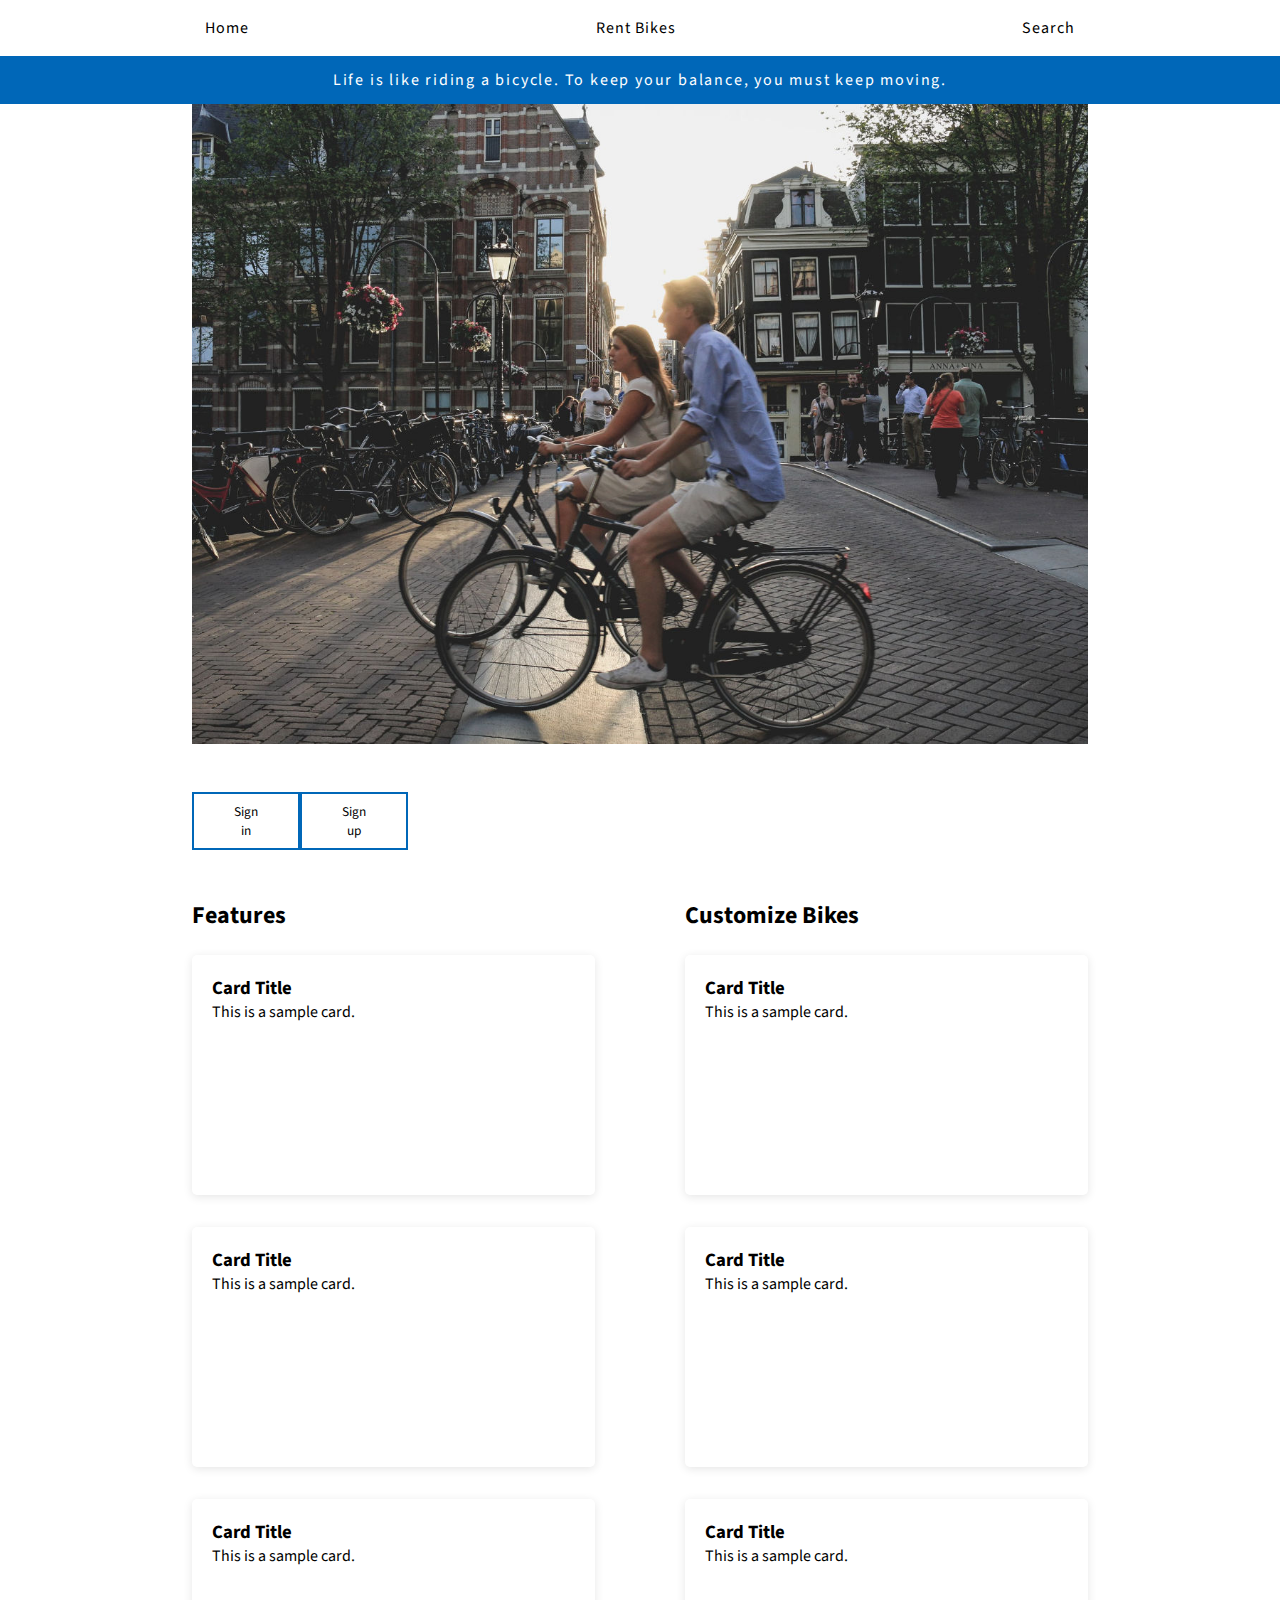
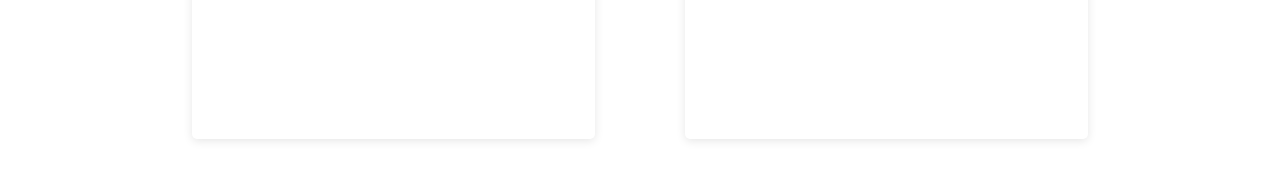
==== index.html @ e2188b86 "landing page complete" ====
<!DOCTYPE html>
<html lang="en">
  <head>
    <meta charset="UTF-8" />
    <meta http-equiv="X-UA-Compatible" content="IE=edge" />
    <meta name="viewport" content="width=device-width, initial-scale=1.0" />
    <title>Site</title>
    <link rel="stylesheet" href="./style.css" />
  </head>
  <body>
    <div id="container">
      <nav class="generic-div-style">
        <ul class="navbar-ul">
          <a>Home</a>
          <a>Rent Bikes</a>
          <a>Search</a>
        </ul>
      </nav>
      <section class="quote">
        <p>
          Life is like riding a bicycle. To keep your balance, you must keep
          moving.
        </p>
      </section>

      <section class="generic-div-style banner">
        <img src="./images/banner2.jpg" alt="banner" />
      </section>

      <section class="generic-div-style">
        <article class="button-container">
          <button id="sign-in-btn">Sign in</button>
          <button id="sign-up-btn">Sign up</button>
        </article>
      </section>

      <section class="generic-div-style signup-signin-form">
        <div class="register-form">
          <h2 id="form-type">Register</h2>
          <form>
            <input
              id="field-name"
              type="text"
              name="name"
              placeholder="Name"
              required
            />
            <input type="text" name="email" placeholder="Email" required />
            <input
              type="password"
              name="password"
              placeholder="Password"
              required
            />
            <button id="field-button-type" type="submit">Register</button>
          </form>
          <br />
          <button
            id="sign-up-btn-close"
            type="submit"
            style="background-color: red"
          >
            Close
          </button>
        </div>
      </section>

      <section class="generic-div-style feature-customise">
        <div class="feature">
          <h2>Features</h2>
          <br />
          <article class="card">
            <h3>Card Title</h3>
            <p>This is a sample card.</p>
          </article>
          <article class="card">
            <h3>Card Title</h3>
            <p>This is a sample card.</p>
          </article>
          <article class="card">
            <h3>Card Title</h3>
            <p>This is a sample card.</p>
          </article>
        </div>
        <div class="customise">
          <h2>Customize Bikes</h2>
          <br />
          <article class="card">
            <h3>Card Title</h3>
            <p>This is a sample card.</p>
          </article>
          <article class="card">
            <h3>Card Title</h3>
            <p>This is a sample card.</p>
          </article>
          <article class="card">
            <h3>Card Title</h3>
            <p>This is a sample card.</p>
          </article>
        </div>
      </section>
    </div>
  </body>
  <script src="./style.js"></script>
</html>
---- style.css ----
@import url('https://fonts.googleapis.com/css2?family=Bitter&family=PT+Sans+Narrow&family=Pangolin&family=Rubik:wght@300&family=Source+Code+Pro&family=Source+Sans+Pro&display=swap');

* {
    margin: 0%;
    padding: 0%;
    box-sizing: border-box;
    font-family: 'Bitter', serif;
    font-family: 'Pangolin', cursive;
    font-family: 'PT Sans Narrow', sans-serif;
    font-family: 'Rubik', sans-serif;
    font-family: 'Source Code Pro', monospace;
    font-family: 'Source Sans Pro', sans-serif;
}

#container {
    width: 100vw;
    height: 100vh;
    position: relative;
}

.generic-div-style{
    width: 70vw;
    margin: auto;
}

/* Navbar starts */
.navbar-ul{
    height: 3.5rem;
    padding: 0.8rem;
    display: flex;
    align-items: center;
    justify-content: space-between;
    letter-spacing: 1px;
    font-size: 1rem;
    /* font-weight: bold; */
}

.navbar-ul a:hover{
    color: red;
    cursor: pointer;
    letter-spacing: 1.8px;
    font-weight: bold;
}

/* Quote starts */
.quote{
    height: 3rem;
    background-color: #0067b8;
    padding: 0.5rem;
    color: white;
    display: flex;
    align-items: center;
    justify-content: space-around;
    /* margin-bottom: 2.5rem; */
}

.quote p{
    letter-spacing: 1.8px;
}

/* Banner starts */
.banner{
    height: 40rem;
    margin-bottom: 3rem;
}

.banner img{
    height: 100%;
    width: 100%;
    object-fit: cover;
}

.button-container{
    display: flex;
    justify-content: space-between;
    width: 20%;
}

.button-container button{
    background-color: transparent;
    color: black;
    padding: 0.5rem 2.5rem;
    border: 2.2px solid #0067b8;
    cursor: pointer;
}

.button-container button:hover{
    padding: 0.5rem 3.2rem;
}

/* sign in/up form starts */
#form-type{
    letter-spacing: 1.5px;
}

.signup-signin-form{
    background-color: white;
    color: black;
    position: absolute;
    height: 35%;
    width: 40%;
    top: 20%;
    left: 0%;
    right: 0%;
    margin: auto;
    display: none;
    z-index: 100;
    padding: 2rem;
    box-shadow: 0 2px 4px rgba(0,0,0,0.2);
}

register-form {
    max-width: 400px;
    margin: 0 auto;
    background-color: #fff;
    padding: 20px;
    border-radius: 5px;
    box-shadow: 0 2px 4px rgba(0, 0, 0, 0.1);
  }

  .register-form h2 {
    text-align: center;
    margin-bottom: 20px;
  }

  .register-form input[type="text"],
  .register-form input[type="password"],
  .register-form select {
    width: 100%;
    padding: 10px;
    margin-bottom: 15px;
    border: 1px solid #ccc;
    border-radius: 3px;
  }

  .register-form button {
    width: 100%;
    padding: 10px;
    background-color: #0067b8;
    color: #fff;
    border: none;
    border-radius: 3px;
    cursor: pointer;
  }

  .register-form button:hover {
    background-color: #0067b8;
  }

  /* Card starts */
  .card {
    width: 100%;
    background-color: #fff;
    border-radius: 5px;
    box-shadow: 0 2px 10px rgba(0, 0, 0, 0.1);
    padding: 20px;
    margin-bottom: 2rem;
    height: 15rem;
  }

  .card h3 {
    margin-top: 0;
  }

  .card p {
    margin-bottom: 0;
  }

  .feature-customise{
    margin-top: 3rem;
    display: flex;
    justify-content: space-between;
    align-items: center;
  }

  .card:hover{
    animation-name: example;
    animation-duration: 4s;
    animation-fill-mode: forwards;
  }

  @keyframes example {
    from {}
    to {
        transform: scale(0.98);
    }
  }

  .feature{
    width: 45%;
  }

  .customise{
    width: 45%;
  }

/* Mobile view */
@media only screen and (max-width: 767px) {
    #container {
        width: 100vw;
    }

    .generic-div-style{
        width: 100vw;
    }

    .navbar-ul{
        padding: 0.2rem;
        font-size: 0.8rem;
    }

    .banner{
        height: 20rem;
        margin-bottom: 2rem;
    }

    .quote p{
        font-size: 0.7rem;
        letter-spacing: 0.3px;
    }

    .button-container{
        width: 70%;
    }
  }
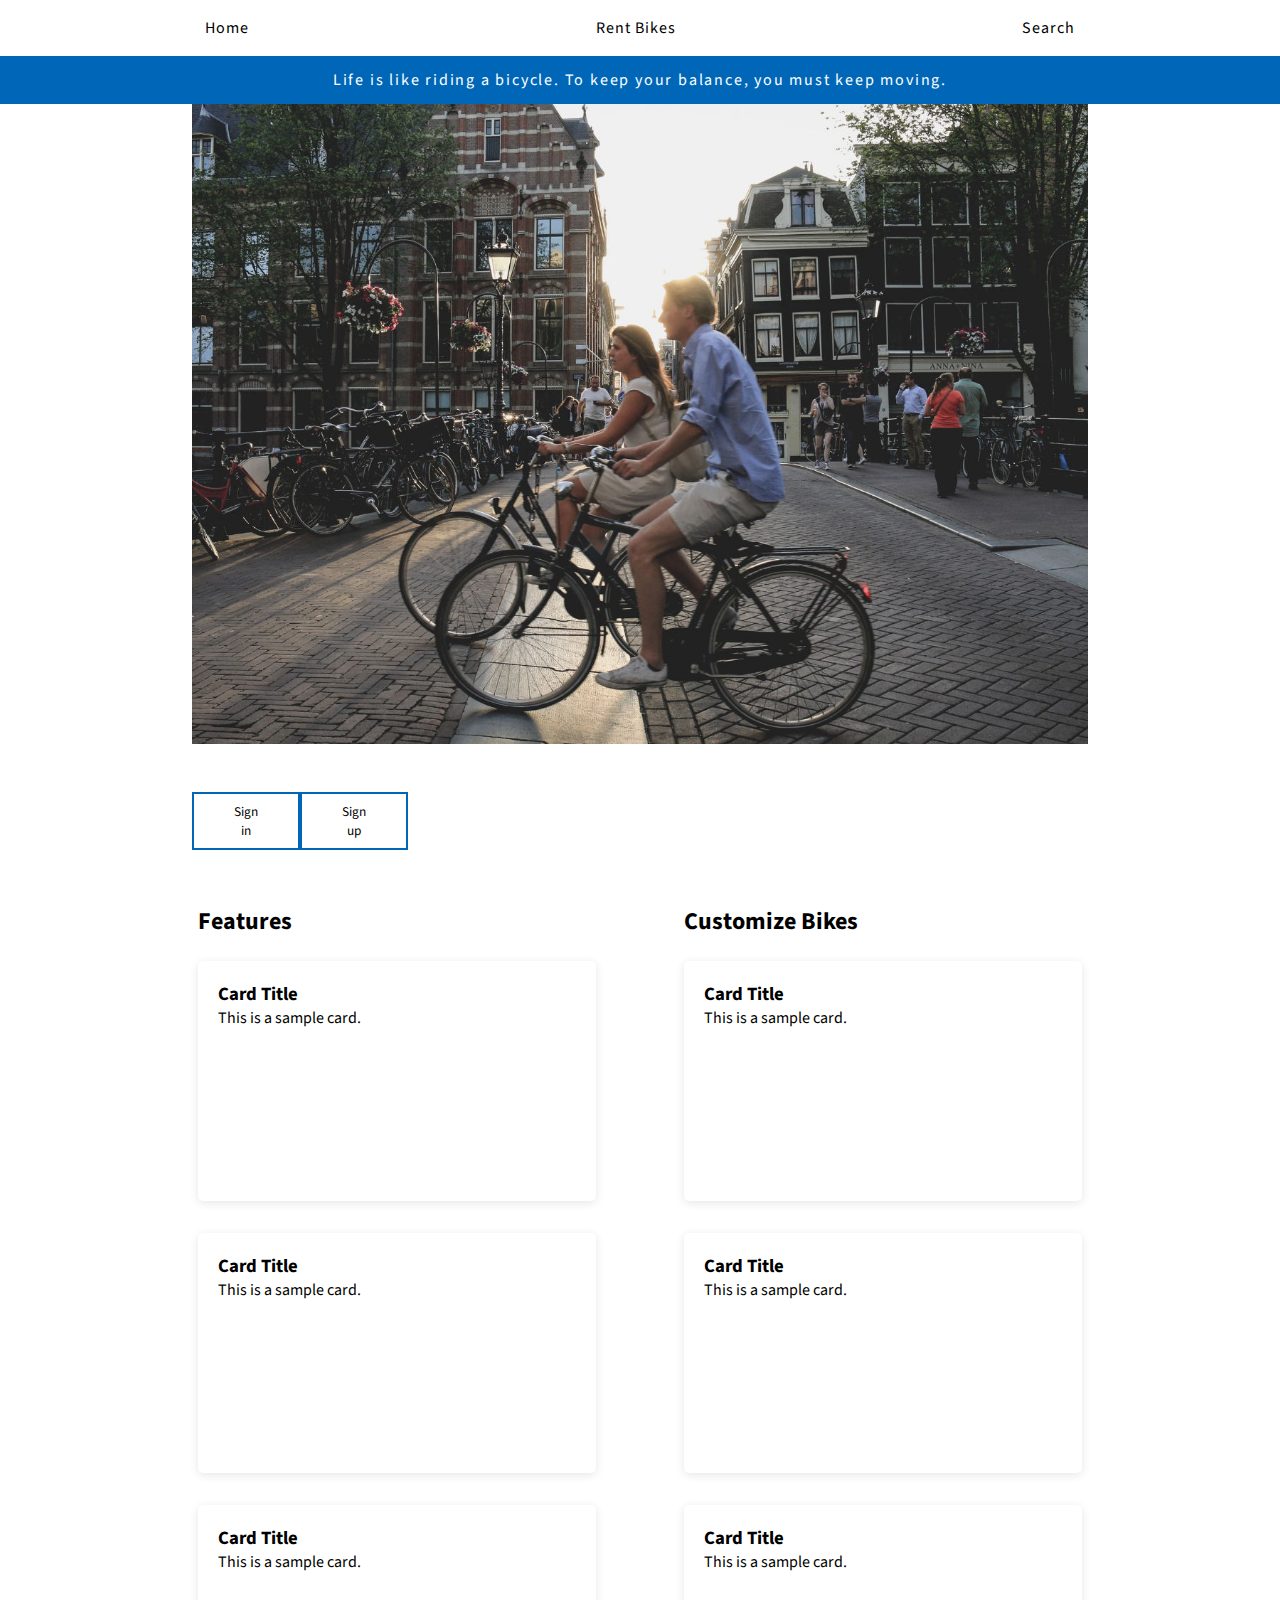
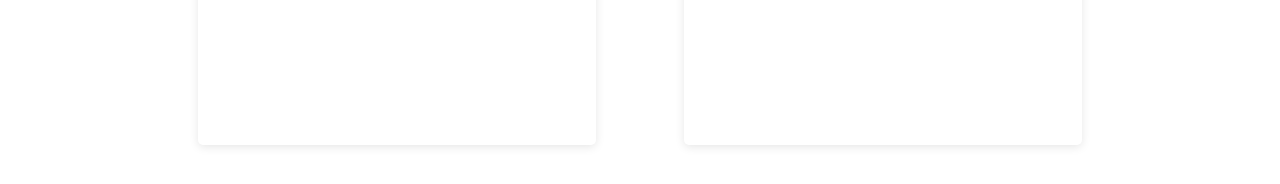
==== commit 557869d9: "Added login,logout,register functionality" ====
--- a/index.html
+++ b/index.html
@@ -31,22 +31,29 @@
         <article class="button-container">
           <button id="sign-in-btn">Sign in</button>
           <button id="sign-up-btn">Sign up</button>
+          <button id="logout-btn">Logout</button>
         </article>
       </section>
 
       <section class="generic-div-style signup-signin-form">
         <div class="register-form">
           <h2 id="form-type">Register</h2>
-          <form>
+          <form id="loginRegisterForm">
             <input
               id="field-name"
               type="text"
-              name="name"
+              name="username"
               placeholder="Name"
+            />
+            <input
+              type="text"
+              name="email"
+              id="field-email"
+              placeholder="Email"
               required
             />
-            <input type="text" name="email" placeholder="Email" required />
             <input
+              id="field-password"
               type="password"
               name="password"
               placeholder="Password"
--- a/style.css
+++ b/style.css
@@ -1,225 +1,245 @@
-@import url('https://fonts.googleapis.com/css2?family=Bitter&family=PT+Sans+Narrow&family=Pangolin&family=Rubik:wght@300&family=Source+Code+Pro&family=Source+Sans+Pro&display=swap');
+@import url("https://fonts.googleapis.com/css2?family=Bitter&family=PT+Sans+Narrow&family=Pangolin&family=Rubik:wght@300&family=Source+Code+Pro&family=Source+Sans+Pro&display=swap");
 
 * {
-    margin: 0%;
-    padding: 0%;
-    box-sizing: border-box;
-    font-family: 'Bitter', serif;
-    font-family: 'Pangolin', cursive;
-    font-family: 'PT Sans Narrow', sans-serif;
-    font-family: 'Rubik', sans-serif;
-    font-family: 'Source Code Pro', monospace;
-    font-family: 'Source Sans Pro', sans-serif;
+  margin: 0%;
+  padding: 0%;
+  box-sizing: border-box;
+  font-family: "Bitter", serif;
+  font-family: "Pangolin", cursive;
+  font-family: "PT Sans Narrow", sans-serif;
+  font-family: "Rubik", sans-serif;
+  font-family: "Source Code Pro", monospace;
+  font-family: "Source Sans Pro", sans-serif;
 }
 
 #container {
-    width: 100vw;
-    height: 100vh;
-    position: relative;
-}
-
-.generic-div-style{
-    width: 70vw;
-    margin: auto;
+  width: 100vw;
+  height: 100vh;
+  position: relative;
+}
+
+.generic-div-style {
+  width: 70vw;
+  margin: auto;
 }
 
 /* Navbar starts */
-.navbar-ul{
-    height: 3.5rem;
-    padding: 0.8rem;
-    display: flex;
-    align-items: center;
-    justify-content: space-between;
-    letter-spacing: 1px;
-    font-size: 1rem;
-    /* font-weight: bold; */
-}
-
-.navbar-ul a:hover{
-    color: red;
-    cursor: pointer;
-    letter-spacing: 1.8px;
-    font-weight: bold;
+.navbar-ul {
+  height: 3.5rem;
+  padding: 0.8rem;
+  display: flex;
+  align-items: center;
+  justify-content: space-between;
+  letter-spacing: 1px;
+  font-size: 1rem;
+  /* font-weight: bold; */
+}
+
+.navbar-ul a:hover {
+  color: red;
+  cursor: pointer;
+  letter-spacing: 1.8px;
+  font-weight: bold;
 }
 
 /* Quote starts */
-.quote{
-    height: 3rem;
-    background-color: #0067b8;
-    padding: 0.5rem;
-    color: white;
-    display: flex;
-    align-items: center;
-    justify-content: space-around;
-    /* margin-bottom: 2.5rem; */
-}
-
-.quote p{
-    letter-spacing: 1.8px;
+.quote {
+  height: 3rem;
+  background-color: #0067b8;
+  padding: 0.5rem;
+  color: white;
+  display: flex;
+  align-items: center;
+  justify-content: space-around;
+  /* margin-bottom: 2.5rem; */
+}
+
+.quote p {
+  letter-spacing: 1.8px;
 }
 
 /* Banner starts */
-.banner{
-    height: 40rem;
-    margin-bottom: 3rem;
-}
-
-.banner img{
-    height: 100%;
-    width: 100%;
-    object-fit: cover;
-}
-
-.button-container{
-    display: flex;
-    justify-content: space-between;
-    width: 20%;
-}
-
-.button-container button{
-    background-color: transparent;
-    color: black;
-    padding: 0.5rem 2.5rem;
-    border: 2.2px solid #0067b8;
-    cursor: pointer;
-}
-
-.button-container button:hover{
-    padding: 0.5rem 3.2rem;
+.banner {
+  height: 40rem;
+  margin-bottom: 3rem;
+}
+
+.banner img {
+  height: 100%;
+  width: 100%;
+  object-fit: cover;
+}
+
+.button-container {
+  display: flex;
+  justify-content: space-between;
+  width: 20%;
+}
+
+.button-container button {
+  background-color: transparent;
+  color: black;
+  padding: 0.5rem 2.5rem;
+  border: 2.2px solid #0067b8;
+  cursor: pointer;
+}
+
+.button-container button:hover {
+  padding: 0.5rem 3.2rem;
 }
 
 /* sign in/up form starts */
-#form-type{
-    letter-spacing: 1.5px;
-}
-
-.signup-signin-form{
-    background-color: white;
-    color: black;
-    position: absolute;
-    height: 35%;
-    width: 40%;
-    top: 20%;
-    left: 0%;
-    right: 0%;
-    margin: auto;
-    display: none;
-    z-index: 100;
-    padding: 2rem;
-    box-shadow: 0 2px 4px rgba(0,0,0,0.2);
+#form-type {
+  letter-spacing: 1.5px;
+}
+
+.signup-signin-form {
+  background-color: white;
+  color: black;
+  position: absolute;
+  height: 35%;
+  width: 40%;
+  top: 20%;
+  left: 0%;
+  right: 0%;
+  margin: auto;
+  display: none;
+  z-index: 100;
+  padding: 2rem;
+  box-shadow: 0 2px 4px rgba(0, 0, 0, 0.2);
 }
 
 register-form {
-    max-width: 400px;
-    margin: 0 auto;
-    background-color: #fff;
-    padding: 20px;
-    border-radius: 5px;
-    box-shadow: 0 2px 4px rgba(0, 0, 0, 0.1);
-  }
-
-  .register-form h2 {
-    text-align: center;
-    margin-bottom: 20px;
-  }
-
-  .register-form input[type="text"],
-  .register-form input[type="password"],
-  .register-form select {
-    width: 100%;
-    padding: 10px;
-    margin-bottom: 15px;
-    border: 1px solid #ccc;
-    border-radius: 3px;
-  }
-
-  .register-form button {
-    width: 100%;
-    padding: 10px;
-    background-color: #0067b8;
-    color: #fff;
-    border: none;
-    border-radius: 3px;
-    cursor: pointer;
-  }
-
-  .register-form button:hover {
-    background-color: #0067b8;
-  }
-
-  /* Card starts */
-  .card {
-    width: 100%;
-    background-color: #fff;
-    border-radius: 5px;
-    box-shadow: 0 2px 10px rgba(0, 0, 0, 0.1);
-    padding: 20px;
-    margin-bottom: 2rem;
-    height: 15rem;
-  }
-
-  .card h3 {
-    margin-top: 0;
-  }
-
-  .card p {
-    margin-bottom: 0;
-  }
-
-  .feature-customise{
-    margin-top: 3rem;
-    display: flex;
-    justify-content: space-between;
-    align-items: center;
-  }
-
-  .card:hover{
-    animation-name: example;
-    animation-duration: 4s;
-    animation-fill-mode: forwards;
-  }
-
-  @keyframes example {
-    from {}
-    to {
-        transform: scale(0.98);
-    }
-  }
-
-  .feature{
-    width: 45%;
-  }
-
-  .customise{
-    width: 45%;
-  }
+  max-width: 400px;
+  margin: 0 auto;
+  background-color: #fff;
+  padding: 20px;
+  border-radius: 5px;
+  box-shadow: 0 2px 4px rgba(0, 0, 0, 0.1);
+}
+
+.register-form h2 {
+  text-align: center;
+  margin-bottom: 20px;
+}
+
+.register-form input[type="text"],
+.register-form input[type="password"],
+.register-form select {
+  width: 100%;
+  padding: 10px;
+  margin-bottom: 15px;
+  border: 1px solid #ccc;
+  border-radius: 3px;
+}
+
+.register-form button {
+  width: 100%;
+  padding: 10px;
+  background-color: #0067b8;
+  color: #fff;
+  border: none;
+  border-radius: 3px;
+  cursor: pointer;
+}
+
+.register-form button:hover {
+  background-color: #0067b8;
+}
+
+/* Card starts */
+.card {
+  width: 100%;
+  background-color: #fff;
+  border-radius: 5px;
+  box-shadow: 0 2px 10px rgba(0, 0, 0, 0.1);
+  padding: 20px;
+  margin-bottom: 2rem;
+  height: 15rem;
+}
+
+.card h3 {
+  margin-top: 0;
+}
+
+.card p {
+  margin-bottom: 0;
+}
+
+.feature-customise {
+  margin-top: 3rem;
+  display: flex;
+  justify-content: space-between;
+  align-items: center;
+  padding: 0.4rem;
+}
+
+.card:hover {
+  animation-name: example;
+  animation-duration: 2s;
+  animation-fill-mode: forwards;
+}
+
+@keyframes example {
+  from {
+  }
+  to {
+    transform: scale(0.9);
+  }
+}
+
+.feature {
+  width: 45%;
+}
+
+.customise {
+  width: 45%;
+}
 
 /* Mobile view */
 @media only screen and (max-width: 767px) {
-    #container {
-        width: 100vw;
-    }
-
-    .generic-div-style{
-        width: 100vw;
-    }
-
-    .navbar-ul{
-        padding: 0.2rem;
-        font-size: 0.8rem;
-    }
-
-    .banner{
-        height: 20rem;
-        margin-bottom: 2rem;
-    }
-
-    .quote p{
-        font-size: 0.7rem;
-        letter-spacing: 0.3px;
-    }
-
-    .button-container{
-        width: 70%;
-    }
-  }+  #container {
+    width: 100vw;
+  }
+
+  .generic-div-style {
+    width: 100vw;
+  }
+
+  .navbar-ul {
+    padding: 0.2rem;
+    font-size: 0.8rem;
+  }
+
+  .banner {
+    height: 20rem;
+    margin-bottom: 2rem;
+  }
+
+  .quote p {
+    font-size: 0.7rem;
+    letter-spacing: 0.3px;
+  }
+
+  .button-container {
+    width: 70%;
+  }
+
+  .feature-customise {
+    display: block;
+    padding: 0.8rem;
+  }
+
+  .feature {
+    width: 100%;
+  }
+
+  .customise {
+    width: 100%;
+  }
+
+  .signup-signin-form {
+    padding: 0.8rem;
+    height: 60%;
+  }
+}
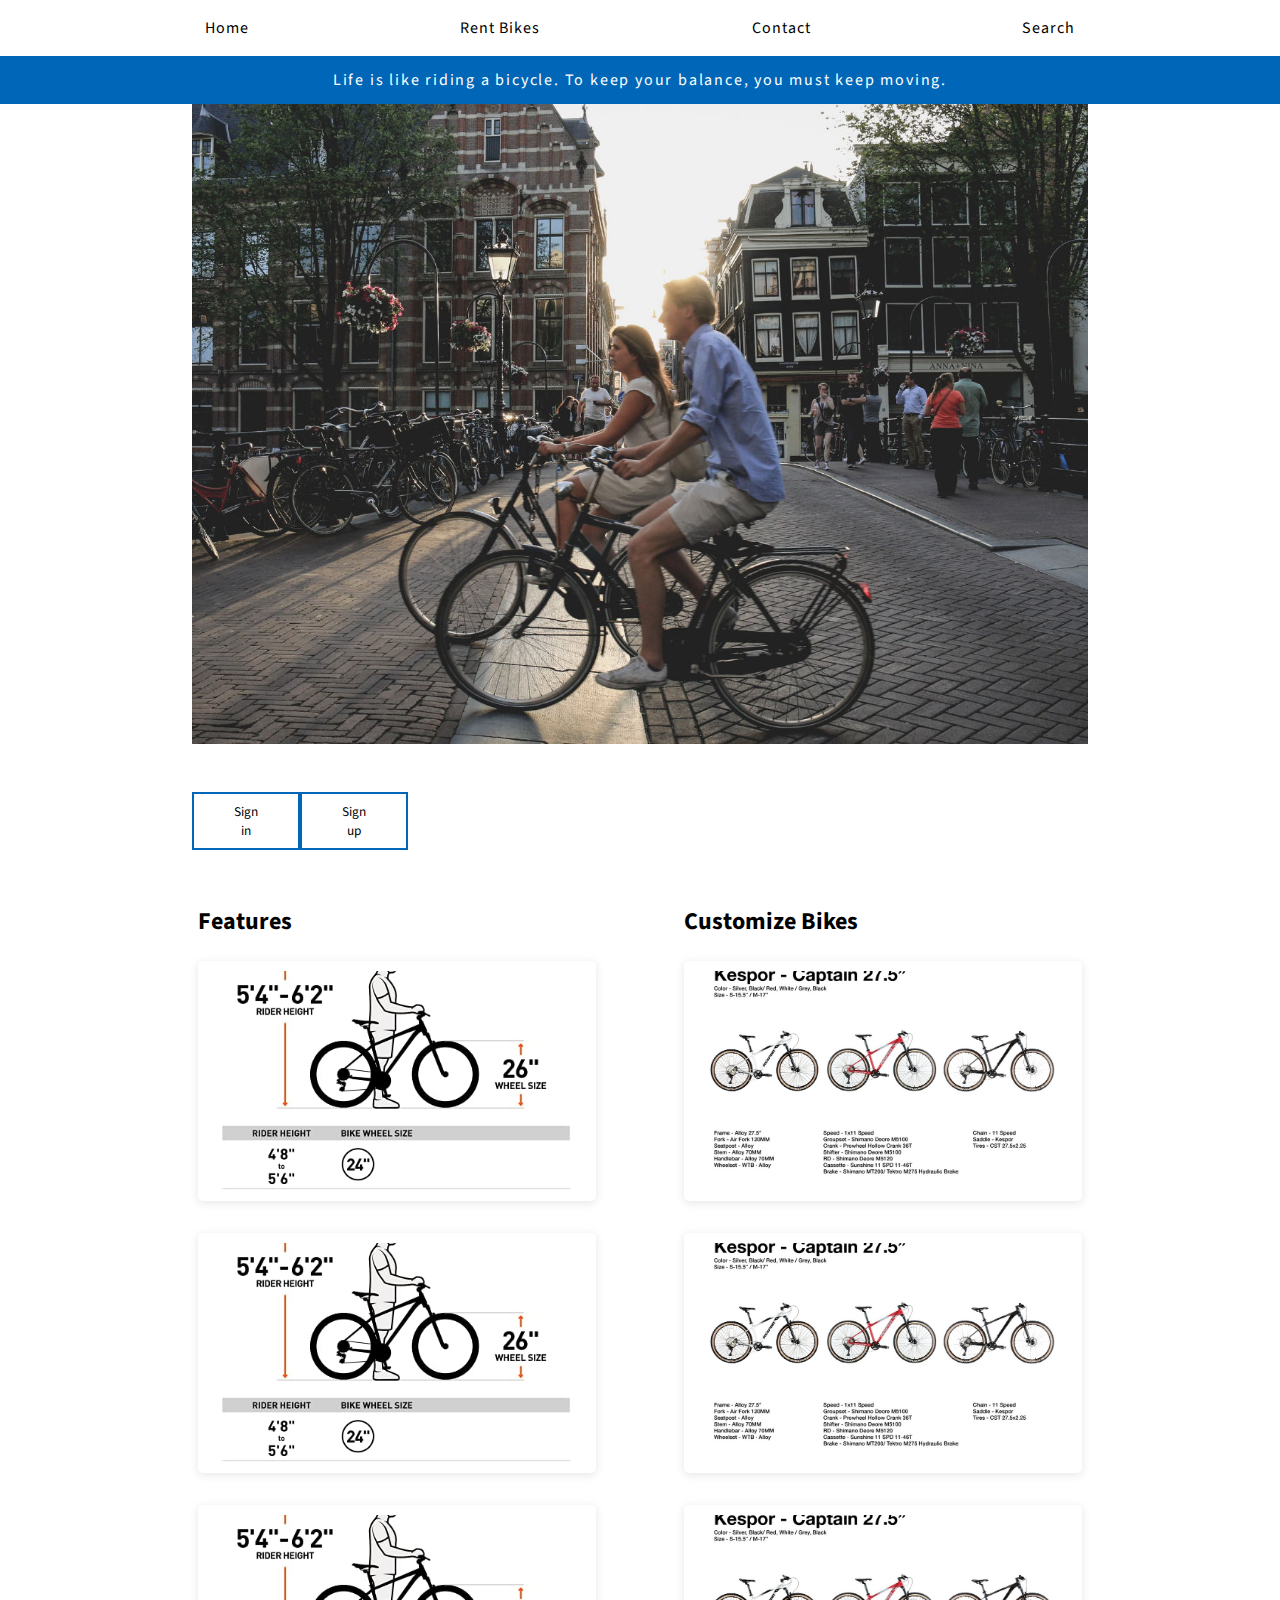
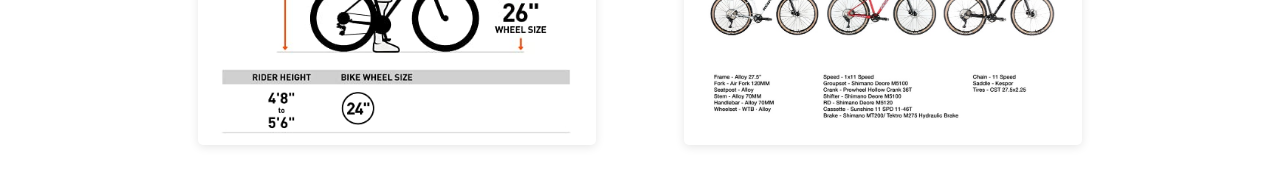
==== commit 5e746daa: "Added contact page, payment/contact animation, formsubmit" ====
--- a/index.html
+++ b/index.html
@@ -11,8 +11,9 @@
     <div id="container">
       <nav class="generic-div-style">
         <ul class="navbar-ul">
-          <a>Home</a>
-          <a>Rent Bikes</a>
+          <a href="./index.html">Home</a>
+          <a href="./bike.html">Rent Bikes</a>
+          <a href="./contact.html">Contact</a>
           <a>Search</a>
         </ul>
       </nav>
@@ -77,32 +78,26 @@
           <h2>Features</h2>
           <br />
           <article class="card">
-            <h3>Card Title</h3>
-            <p>This is a sample card.</p>
+            <img src="./images/feature.jpg" alt="banner" />
           </article>
           <article class="card">
-            <h3>Card Title</h3>
-            <p>This is a sample card.</p>
+            <img src="./images/feature.jpg" alt="banner" />
           </article>
           <article class="card">
-            <h3>Card Title</h3>
-            <p>This is a sample card.</p>
+            <img src="./images/feature.jpg" alt="banner" />
           </article>
         </div>
         <div class="customise">
           <h2>Customize Bikes</h2>
           <br />
           <article class="card">
-            <h3>Card Title</h3>
-            <p>This is a sample card.</p>
+            <img src="./images/custombike.jpeg" alt="banner" />
           </article>
           <article class="card">
-            <h3>Card Title</h3>
-            <p>This is a sample card.</p>
+            <img src="./images/custombike.jpeg" alt="banner" />
           </article>
           <article class="card">
-            <h3>Card Title</h3>
-            <p>This is a sample card.</p>
+            <img src="./images/custombike.jpeg" alt="banner" />
           </article>
         </div>
       </section>
--- a/style.css
+++ b/style.css
@@ -12,6 +12,11 @@
   font-family: "Source Sans Pro", sans-serif;
 }
 
+a {
+  text-decoration: none;
+  color: black;
+}
+
 #container {
   width: 100vw;
   height: 100vh;
@@ -64,7 +69,7 @@
   margin-bottom: 3rem;
 }
 
-.banner img {
+img {
   height: 100%;
   width: 100%;
   object-fit: cover;
@@ -76,7 +81,7 @@
   width: 20%;
 }
 
-.button-container button {
+button {
   background-color: transparent;
   color: black;
   padding: 0.5rem 2.5rem;
@@ -97,7 +102,7 @@
   background-color: white;
   color: black;
   position: absolute;
-  height: 35%;
+  height: auto;
   width: 40%;
   top: 20%;
   left: 0%;
@@ -109,6 +114,20 @@
   box-shadow: 0 2px 4px rgba(0, 0, 0, 0.2);
 }
 
+.payment-form {
+  background-color: white;
+  color: black;
+  position: absolute;
+  height: auto;
+  width: 40%;
+  top: 20%;
+  left: 0%;
+  right: 0%;
+  margin: auto;
+  padding: 2rem;
+  box-shadow: 0 2px 4px rgba(0, 0, 0, 0.2);
+}
+
 register-form {
   max-width: 400px;
   margin: 0 auto;
@@ -153,7 +172,7 @@
   background-color: #fff;
   border-radius: 5px;
   box-shadow: 0 2px 10px rgba(0, 0, 0, 0.1);
-  padding: 20px;
+  padding: 10px;
   margin-bottom: 2rem;
   height: 15rem;
 }
@@ -240,6 +259,9 @@
 
   .signup-signin-form {
     padding: 0.8rem;
-    height: 60%;
-  }
-}
+  }
+
+  /* .payment-form{
+    height: auto;
+  } */
+}
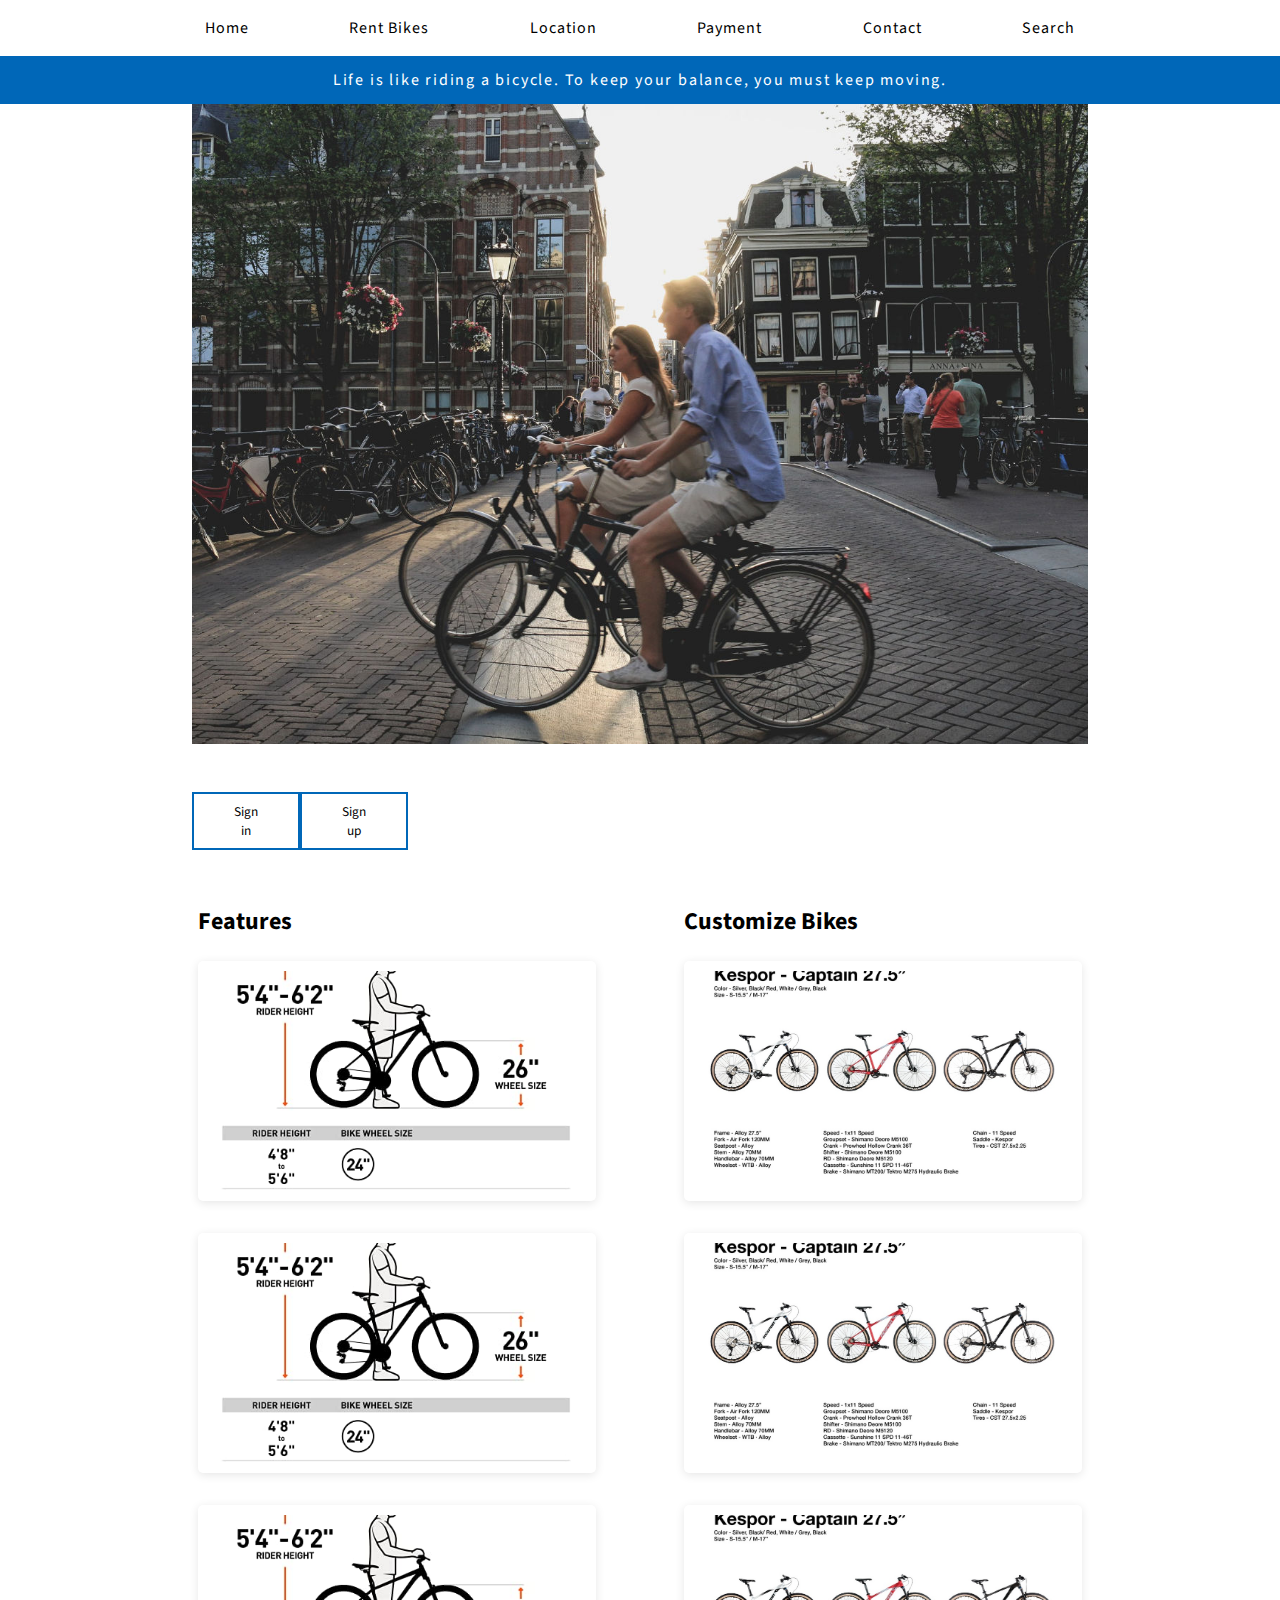
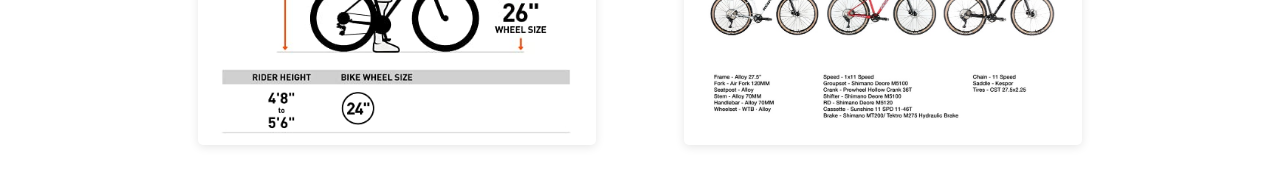
==== commit a885eea8: "Added new page payment" ====
--- a/index.html
+++ b/index.html
@@ -9,10 +9,26 @@
   </head>
   <body>
     <div id="container">
+      <section class="hamburger-navbar">
+        <ul>
+          <a id="hamburger-close">X</a>
+          <a href="./index.html">Home</a>
+          <a href="./bike.html">Rent Bikes</a>
+          <a href="./location.html">Location</a>
+          <a href="./payment.html">Payment</a>
+          <a href="./contact.html">Contact</a>
+          <a>Search</a>
+        </ul>
+      </section>
       <nav class="generic-div-style">
+        <div id="hamburger-div">
+          <img id="hamburger-icon" src="./images/hamburger4.png" />
+        </div>
         <ul class="navbar-ul">
           <a href="./index.html">Home</a>
           <a href="./bike.html">Rent Bikes</a>
+          <a href="./location.html">Location</a>
+          <a href="./payment.html">Payment</a>
           <a href="./contact.html">Contact</a>
           <a>Search</a>
         </ul>
--- a/style.css
+++ b/style.css
@@ -26,6 +26,41 @@
 .generic-div-style {
   width: 70vw;
   margin: auto;
+}
+
+.hamburger-navbar {
+  z-index: 200;
+  background-color: whitesmoke;
+  position: absolute;
+  height: 100%;
+  width: 50%;
+  box-shadow: 0 2px 4px rgba(0, 0, 0, 0.2);
+  display: none;
+  right: 0;
+}
+
+.hamburger-navbar a {
+  display: block;
+  padding: 1.5rem 0.8rem;
+  font-size: 1.2rem;
+  letter-spacing: 1.8px;
+  cursor: pointer;
+}
+
+#hamburger-div  {
+  display: none;
+  padding: 0.4rem;
+}
+
+#hamburger-icon {
+  display: block;
+  height: 1.6rem;
+  width: 1.6rem;
+}
+
+#hamburger-close {
+  text-align: left;
+  color: red;
 }
 
 /* Navbar starts */
@@ -177,6 +212,40 @@
   height: 15rem;
 }
 
+.location-card{
+  height: 30rem;
+  padding: 5px;
+}
+
+.location-card div{
+  margin-bottom: 0.8rem;
+}
+
+.buy-btn-location{
+  width: 100%;
+}
+
+
+.location-card select{
+  padding: 0.7rem;
+  margin-bottom: 1rem;
+  border: 1px solid #ccc;
+  border-radius: 3px;
+}
+
+#from-location{
+  width: 100%;
+}
+
+#map {
+  height: 12rem;
+  width: 100%;
+}
+
+.location-card:hover{
+  animation-name: none;
+}
+
 .card h3 {
   margin-top: 0;
 }
@@ -225,9 +294,13 @@
     width: 100vw;
   }
 
+  .location-card{
+    height: 15rem;
+    padding: 5px;
+  }
+
   .navbar-ul {
-    padding: 0.2rem;
-    font-size: 0.8rem;
+    display: none;
   }
 
   .banner {
@@ -261,6 +334,18 @@
     padding: 0.8rem;
   }
 
+  #hamburger-div  {
+    display: block;
+  }
+
+  .button-container{
+    margin: 0.8rem;
+  }
+
+  /* .hamburger-navbar{
+    display: block;
+  } */
+
   /* .payment-form{
     height: auto;
   } */
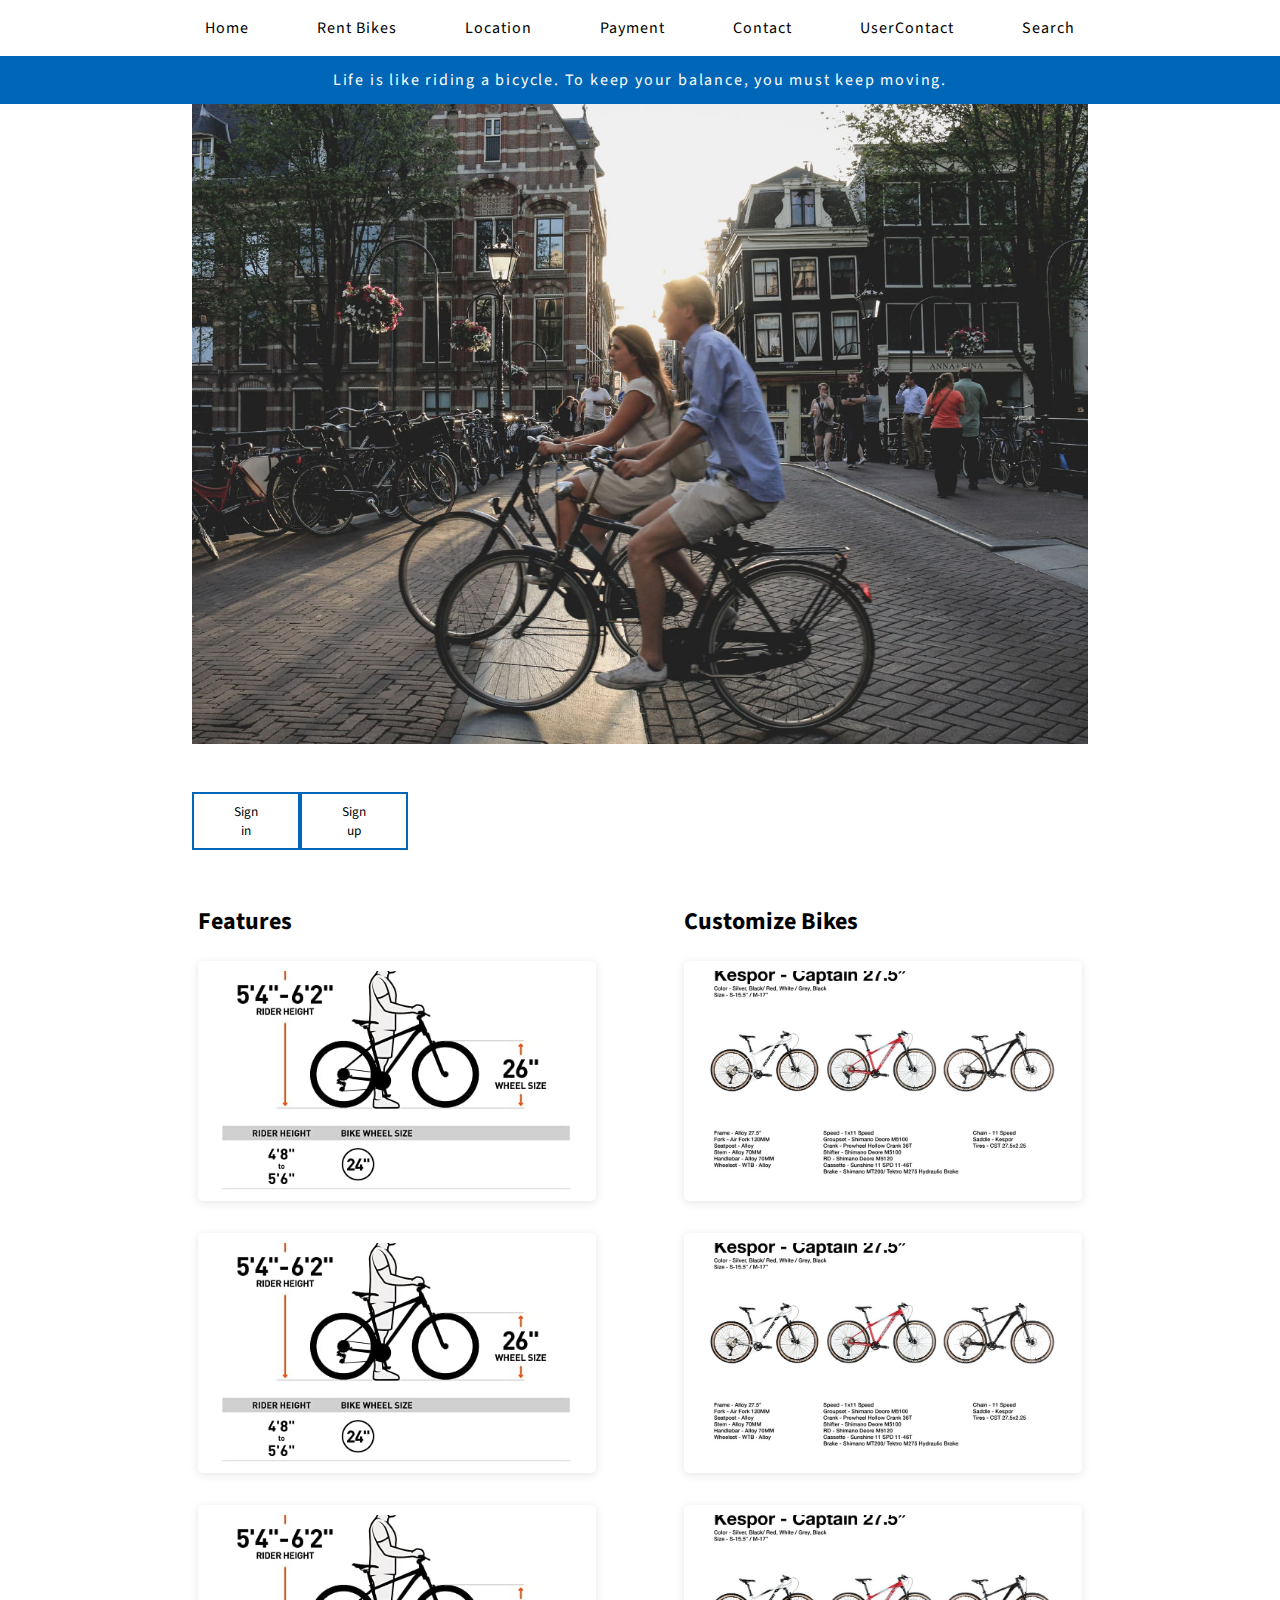
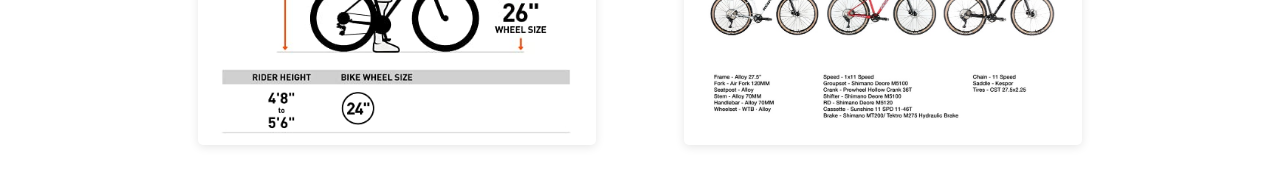
==== commit 398cc7da: "Added user contact form detail page" ====
--- a/index.html
+++ b/index.html
@@ -30,6 +30,7 @@
           <a href="./location.html">Location</a>
           <a href="./payment.html">Payment</a>
           <a href="./contact.html">Contact</a>
+          <a href="./usercontact.html">UserContact</a>
           <a>Search</a>
         </ul>
       </nav>
--- a/style.css
+++ b/style.css
@@ -268,6 +268,12 @@
   animation-fill-mode: forwards;
 }
 
+.user-contact-form{
+  padding: 0.5rem;
+}
+
+
+
 @keyframes example {
   from {
   }
@@ -342,6 +348,10 @@
     margin: 0.8rem;
   }
 
+  .user-contact-form{
+    margin: 0.8rem;
+  }
+
   /* .hamburger-navbar{
     display: block;
   } */
